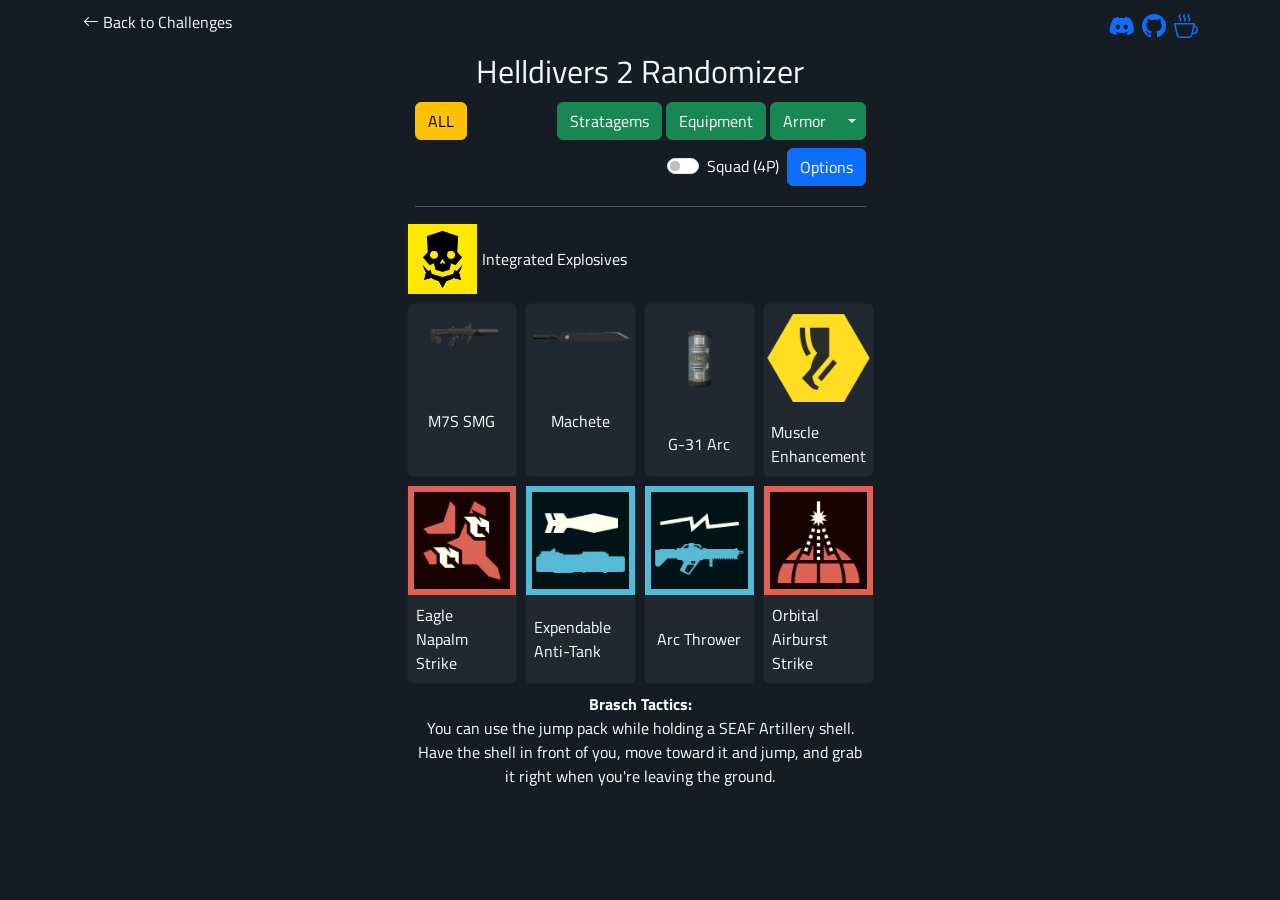
==== randomizer/index.html @ 1b782d1f "Initial commit: randomizer with squad mode (4-player team rolls)" ====
<!doctype html>
<html id="html" lang="en">
  <head>
    <meta charset="UTF-8" />
    <meta name="viewport" content="width=device-width, initial-scale=1" />
    <meta http-equiv="X-UA-Compatible" content="ie=edge" />
    <link
      href="https://cdn.jsdelivr.net/npm/bootstrap@5.1.3/dist/css/bootstrap.min.css"
      rel="stylesheet"
      integrity="sha384-1BmE4kWBq78iYhFldvKuhfTAU6auU8tT94WrHftjDbrCEXSU1oBoqyl2QvZ6jIW3"
      crossorigin="anonymous"
    />

    <link rel="stylesheet" type="text/css" href="../css/custom.css" />
    <link
      rel="shortcut icon"
      type="image/png"
      href="../images/dressing/ministryOfTruthIcon.png"
    />
    <link rel="preconnect" href="https://fonts.googleapis.com" />
    <link rel="preconnect" href="https://fonts.gstatic.com" crossorigin />
    <link
      href="https://fonts.googleapis.com/css2?family=Titillium+Web:ital,wght@0,200;0,300;0,400;0,600;0,700;0,900;1,200;1,300;1,400;1,600;1,700&display=swap"
      rel="stylesheet"
    />

    <link
      rel="stylesheet"
      href="https://cdn.jsdelivr.net/npm/bootstrap-icons@1.10.5/font/bootstrap-icons.css"
    />
    <meta
      name="description"
      content="Prove that you have the Strength and the Courage to dispense freedom with Super Earth's surplus arsenal!"
    />
    <title>Helldivers 2: Randomizer</title>
    <!-- Google tag (gtag.js) -->
    <script
      async
      src="https://www.googletagmanager.com/gtag/js?id=G-BFREXT7F48"
    ></script>
    <script>
      window.dataLayer = window.dataLayer || [];
      function gtag() {
        dataLayer.push(arguments);
      }
      gtag("js", new Date());

      gtag("config", "G-BFREXT7F48");
    </script>
  </head>
  <body>
    <div class="container mb-5">
      <div class="row d-flex justify-content-center">
        <div class="col-sm-12 col-lg-8 d-flex justify-content-center"></div>
      </div>
      <!-- HEADER -->
      <div class="row d-flex justify-content-center mt-2">
        <div class="d-flex col-6 justify-content-start px-0">
          <a href="../index.html">
            <button class="btn text-light text-start py-0" type="button">
              <i class="bi bi-arrow-left"></i>
              Back to Challenges
            </button>
          </a>
        </div>
        <div class="d-flex col-6 justify-content-end">
          <a target="_blank" href="https://discord.gg/nphn3YpqvY">
            <i class="socialIcons bi bi-discord"></i>
          </a>
          <a
            class="mx-2"
            target="_blank"
            href="https://github.com/Selenestica/hd2-random-strat"
          >
            <i class="socialIcons bi bi-github"></i>
          </a>
          <a target="_blank" href="https://buymeacoffee.com/breakfasttaco">
            <i class="socialIcons bi bi-cup-hot"></i>
          </a>
        </div>
      </div>
      <div class="row d-flex justify-content-center mt-2">
        <div class="d-flex col justify-content-center align-items-center">
          <h2
            class="text-light my-0 d-flex align-items-center cursorPointer"
            data-bs-toggle="modal"
            data-bs-target="#infoModal"
          >
            Helldivers 2 Randomizer
          </h2>
          <!-- <button
            class="btn pt-0"
            type="button"
            data-bs-toggle="modal"
            data-bs-target="#chinaModal"
          >
            <img
              class="img-fluid"
              style="max-width: 20px"
              src="../images/iconSVGs/china.svg"
            />
          </button> -->
        </div>
      </div>

      <!-- MAIN BODY -->
      <div class="row d-flex justify-content-center pt-2">
        <div class="col-sm-12 col-md-8 col-lg-5" id="loadoutColumn">
          <div class="row d-flex justify-content-between">
            <div class="col d-flex justify-content-start">
              <button
                class="btn btn-warning my-1"
                type="button"
                onclick="randomizeAll()"
              >
                <span id="allRandomText"> ALL </span>
                <span id="allRandomIcon">
                  <i class="bi bi-arrow-repeat"></i>
                </span>
              </button>
            </div>
            <div class="col d-flex justify-content-start my-1">
              <div>
                <div class="btn-group">
                  <button
                    class="btn btn-success"
                    onclick="rollStratagems()"
                    type="button"
                    id="rollStratsButton"
                  >
                    <span id="stratText"> Stratagems </span>
                    <span id="stratIcon">
                      <img
                        class="img-fluid"
                        style="max-width: 25px"
                        src="../images/iconSVGs/missile.svg"
                    /></span>
                  </button>
                </div>
              </div>
              <div class="mx-1">
                <button
                  id="rollEquipmentButton"
                  type="button"
                  class="btn btn-success"
                  onclick="rollEquipment()"
                >
                  <span id="equipText">Equipment</span>
                  <span id="equipIcon">
                    <img
                      class="img-fluid"
                      style="max-width: 25px"
                      src="../images/iconSVGs/gun.svg"
                  /></span>
                </button>
              </div>
              <div class="btn-group" role="group">
                <div class="btn-group">
                  <button
                    id="rollArmorButton"
                    type="button"
                    class="btn btn-success"
                    onclick="rollArmor()"
                    data-bs-auto-close="outside"
                  >
                    <span id="armorButtonText">Armor</span>
                    <span id="armorButtonIcon">
                      <i class="bi bi-shield-shaded"></i
                    ></span>
                  </button>
                  <button
                    type="button"
                    class="btn btn-success dropdown-toggle dropdown-toggle-split"
                    data-bs-toggle="dropdown"
                    aria-expanded="false"
                    data-bs-auto-close="outside"
                  >
                    <span class="visually-hidden">Toggle Dropdown</span>
                  </button>
                  <ul class="dropdown-menu dropdown-menu-dark">
                    <li>
                      <a
                        class="dropdown-item active"
                        href="#"
                        onclick="setArmorRollType('passive')"
                        id="armorPassiveCheck"
                        >Armor Passive</a
                      >
                    </li>
                    <li>
                      <a
                        class="dropdown-item"
                        href="#"
                        onclick="setArmorRollType('set')"
                        id="armorSetCheck"
                        >Armor Set</a
                      >
                    </li>
                    <li>
                      <a
                        class="dropdown-item"
                        href="#"
                        onclick="setArmorRollType('size')"
                        id="armorSizeCheck"
                        >Armor Size</a
                      >
                    </li>
                  </ul>
                </div>
              </div>
            </div>
            <div class="col d-flex my-1 justify-content-end">
              <div class="form-check form-switch align-self-center mx-2">
                <input
                  class="form-check-input"
                  type="checkbox"
                  role="switch"
                  id="teamModeCheck"
                />
                <label class="form-check-label text-white" for="teamModeCheck">
                  Squad (4P)
                </label>
              </div>
              <button
                class="btn btn-primary"
                type="button"
                data-bs-toggle="modal"
                data-bs-target="#optionsModal"
              >
                <i id="optionsIcon" class="bi bi-gear-fill"></i>
                <span id="optionsText"> Options </span>
              </button>
            </div>
          </div>
          <hr class="text-white" />
          <div id="loadoutContainer">
            <div id="loadoutSlots">
              <div
                id="armorContainer"
                class="d-flex row justify-content-start armorContainer"
                data-player="0"
              ></div>
              <div
                id="equipmentContainer"
                class="row pt-2 d-flex justify-content-center equipmentContainer"
                data-player="0"
              ></div>
              <div
                id="stratagemsContainer"
                class="row pt-2 d-flex justify-content-center stratagemsContainer"
                data-player="0"
              ></div>
            </div>
            <div
              id="proTipsContainer"
              class="row pt-2 d-flex justify-content-center text-center"
            >
              <b
                id="braschTacticsText"
                onclick="changeBraschTacticsText()"
                class="text-white"
                >Brasch Tactics:</b
              ><span class="text-white" id="proTipsText"></span>
            </div>
          </div>
        </div>
      </div>
    </div>

    <!-- OPTIONS MODAL -->
    <div
      class="modal fade"
      id="optionsModal"
      tabindex="-1"
      aria-labelledby="optionsModalLabel"
      aria-hidden="true"
    >
      <div class="modal-dialog modal-dialog-scrollable">
        <div class="modal-content bg-grey">
          <div class="modal-header">
            <h5 class="modal-title text-light" id="optionsModalLabel">
              Options
            </h5>
          </div>
          <div class="modal-body">
            <div class="mb-3" id="warbondsChecklistContainer"></div>
            <div id="randomizerOptionsChecksContainer">
              <div class="d-flex row my-2">
                <h5 class="text-white">Randomizer Settings</h5>
                <div>
                  <div class="form-check">
                    <input
                      class="form-check-input optionalCheckbox"
                      type="checkbox"
                      value=""
                      id="oneSupportCheck"
                    />
                    <label
                      class="form-check-label text-white"
                      for="oneSupportCheck"
                    >
                      Only roll one support weapon
                    </label>
                  </div>
                  <div class="form-check">
                    <input
                      class="form-check-input optionalCheckbox"
                      type="checkbox"
                      value=""
                      id="oneBackpackCheck"
                    />
                    <label
                      class="form-check-label text-white"
                      for="oneBackpackCheck"
                    >
                      Only roll one backpack
                    </label>
                  </div>
                  <div class="form-check">
                    <input
                      class="form-check-input optionalCheckbox"
                      type="checkbox"
                      value=""
                      id="oneSupportPerPlayerCheck"
                    />
                    <label
                      class="form-check-label text-white"
                      for="oneSupportPerPlayerCheck"
                    >
                      Only roll one support weapon per player (Squad mode)
                    </label>
                  </div>
                  <div class="form-check">
                    <input
                      class="form-check-input optionalCheckbox"
                      type="checkbox"
                      value=""
                      id="oneBackpackPerPlayerCheck"
                    />
                    <label
                      class="form-check-label text-white"
                      for="oneBackpackPerPlayerCheck"
                    >
                      Only roll one backpack per player (Squad mode)
                    </label>
                  </div>
                  <div class="form-check">
                    <input
                      class="form-check-input optionalCheckbox"
                      type="checkbox"
                      value=""
                      id="alwaysSupportCheck"
                    />
                    <label
                      class="form-check-label text-white"
                      for="alwaysSupportCheck"
                    >
                      Always roll a support weapon
                    </label>
                  </div>
                  <div class="form-check">
                    <input
                      class="form-check-input optionalCheckbox"
                      type="checkbox"
                      value=""
                      id="alwaysBackpackCheck"
                    />
                    <label
                      class="form-check-label text-white"
                      for="alwaysBackpackCheck"
                    >
                      Always roll a backpack
                    </label>
                  </div>
                </div>
              </div>
              <div class="d-flex row" id="eaglesAndOrbitalsOptions">
                <div class="col">
                  <h5 class="text-white my-2">Eagles</h5>
                  <div>
                    <div class="form-check">
                      <input
                        class="form-check-input"
                        type="radio"
                        name="Eagle"
                        id="onlyEaglesRadio"
                        value="onlyEagles"
                      />
                      <label
                        class="text-white form-check-label"
                        for="onlyEaglesRadio"
                      >
                        Only Eagles
                      </label>
                    </div>
                    <div class="form-check">
                      <input
                        class="form-check-input"
                        type="radio"
                        name="Eagle"
                        id="noEaglesRadio"
                        value="noEagles"
                      />
                      <label
                        class="text-white form-check-label"
                        for="noEaglesRadio"
                      >
                        No Eagles
                      </label>
                    </div>
                    <div class="form-check">
                      <input
                        class="form-check-input"
                        type="radio"
                        name="Eagle"
                        id="defaultEaglesRadio"
                        value="defaultEagles"
                        checked
                      />
                      <label
                        class="text-white form-check-label"
                        for="defaultEaglesRadio"
                      >
                        Default
                      </label>
                    </div>
                  </div>
                </div>
                <div class="col">
                  <h5 class="text-white my-2">Orbitals</h5>
                  <div>
                    <div class="form-check">
                      <input
                        class="form-check-input"
                        type="radio"
                        name="Orbital"
                        id="onlyOrbitalsRadio"
                        value="onlyOrbital"
                      />
                      <label
                        class="text-white form-check-label"
                        for="onlyOrbitalsRadio"
                      >
                        Only Orbitals
                      </label>
                    </div>
                    <div class="form-check">
                      <input
                        class="form-check-input"
                        type="radio"
                        name="Orbital"
                        id="noOrbitalsRadio"
                        value="noOrbitals"
                      />
                      <label
                        class="text-white form-check-label"
                        for="noOrbitalsRadio"
                      >
                        No Orbitals
                      </label>
                    </div>
                    <div class="form-check">
                      <input
                        class="form-check-input"
                        type="radio"
                        name="Orbital"
                        id="defaultOrbitalsRadio"
                        value="defaultOrbitals"
                        checked
                      />
                      <label
                        class="text-white form-check-label"
                        for="defaultOrbitalsRadio"
                      >
                        Default
                      </label>
                    </div>
                  </div>
                </div>
              </div>
              <div class="d-flex row" id="defenseAndSupplyOptions">
                <div class="col">
                  <h5 class="text-white my-2">Defense</h5>
                  <div>
                    <div class="form-check">
                      <input
                        class="form-check-input"
                        type="radio"
                        name="Defense"
                        id="onlyDefenseRadio"
                        value="onlyOrbital"
                      />
                      <label
                        class="text-white form-check-label"
                        for="onlyDefenseRadio"
                      >
                        Only Defense
                      </label>
                    </div>
                    <div class="form-check">
                      <input
                        class="form-check-input"
                        type="radio"
                        name="Defense"
                        id="noDefenseRadio"
                        value="noOrbitals"
                      />
                      <label
                        class="text-white form-check-label"
                        for="noDefenseRadio"
                      >
                        No Defense
                      </label>
                    </div>
                    <div class="form-check">
                      <input
                        class="form-check-input"
                        type="radio"
                        name="Defense"
                        id="defaultDefenseRadio"
                        value="defaultOrbitals"
                        checked
                      />
                      <label
                        class="text-white form-check-label"
                        for="defaultDefenseRadio"
                      >
                        Default
                      </label>
                    </div>
                  </div>
                </div>
                <div class="col">
                  <h5 class="text-white my-2">Supply</h5>
                  <div>
                    <div class="form-check">
                      <input
                        class="form-check-input"
                        type="radio"
                        name="Supply"
                        id="onlySupplyRadio"
                        value="onlyOrbital"
                      />
                      <label
                        class="text-white form-check-label"
                        for="onlySupplyRadio"
                      >
                        Only Supply
                      </label>
                    </div>
                    <div class="form-check">
                      <input
                        class="form-check-input"
                        type="radio"
                        name="Supply"
                        id="noSupplyRadio"
                        value="noOrbitals"
                      />
                      <label
                        class="text-white form-check-label"
                        for="noSupplyRadio"
                      >
                        No Supply
                      </label>
                    </div>
                    <div class="form-check">
                      <input
                        class="form-check-input"
                        type="radio"
                        name="Supply"
                        id="defaultSupplyRadio"
                        value="defaultOrbitals"
                        checked
                      />
                      <label
                        class="text-white form-check-label"
                        for="defaultSupplyRadio"
                      >
                        Default
                      </label>
                    </div>
                  </div>
                </div>
              </div>
            </div>
          </div>
          <div class="modal-footer">
            <button
              type="button"
              class="btn btn-secondary"
              data-bs-dismiss="modal"
            >
              Close
            </button>
          </div>
        </div>
      </div>
    </div>

    <!-- INFO MODAL -->
    <div
      class="modal fade"
      id="infoModal"
      tabindex="-1"
      aria-labelledby="infoModalLabel"
      aria-hidden="true"
    >
      <div class="modal-dialog modal-dialog-scrollable">
        <div class="modal-content bg-grey">
          <div class="modal-header">
            <h5 class="modal-title text-light" id="infoModalLabel">Info</h5>
          </div>
          <div class="modal-body">
            <div class="accordion-item bg-none">
              <h2 class="accordion-header">
                <button
                  class="accordion-button collapsed text-light"
                  type="button"
                  data-bs-toggle="collapse"
                  data-bs-target="#faqAccordion"
                  aria-expanded="false"
                  aria-controls="faqAccordion"
                >
                  FAQs
                </button>
              </h2>
              <div
                id="faqAccordion"
                class="accordion-collapse collapse p-3"
                aria-labelledby="Rules"
                data-bs-parent="#rulesAndInfoAccordion"
              >
                <ul class="modalAccordionList">
                  <li class="text-white">
                    <b>Q: Who is this app for?</b>
                    <p>
                      A: This web app was made for Helldivers who are looking
                      for a fun way to spice up their dives.
                    </p>
                  </li>
                  <li class="text-white">
                    <b
                      >Q: What if I don't have some of the items in a
                      warbond/the superstore/from the Pre-Order Bonus?</b
                    >
                    <p>
                      A: You can toggle these items off in the Options menu. If
                      you don't have the items, you won't roll them.
                    </p>
                  </li>
                  <li class="text-white">
                    <b
                      >Q: What if I don't want to bring multiple support
                      weapon/backpack stratagems?</b
                    >
                    <p>
                      A: In the Options menu, in the Randomizer Settings tab,
                      you will be able to customize the randomizer.
                    </p>
                  </li>
                  <li class="text-white">
                    <b>Q: Can I randomize a loadout for my whole squad?</b>
                    <p>
                      A: Yes! Flip the "Squad (4P)" switch to roll four full
                      loadouts at once. The randomizer rules then apply across
                      the whole team instead of within a single loadout: "always
                      roll a support weapon" guarantees one support weapon per
                      Helldiver, "only roll one support weapon" allows just one
                      for the entire squad, exosuits and FRVs are limited to one
                      per team, and no stratagem is duplicated between
                      teammates. Boosters are always unique per squad, just like
                      in-game. There are also squad-only options to limit each
                      individual Helldiver to one support weapon or one
                      backpack.
                    </p>
                  </li>
                  <li class="text-white">
                    <b
                      >Q: What if I roll a booster, but a teammate has already
                      chosen it?</b
                    >
                    <p>
                      A: You can reroll just the booster by clicking on the
                      booster icon. Or, feel free to choose a different booster
                      than the one you have rolled. I don't make the rules, I
                      just make the tools!
                    </p>
                  </li>
                  <li class="text-white">
                    <b>Q: Why don't you run ads on this site?</b>
                    <p>
                      A: The intention behind making this site was to provide
                      maximum value to Helldivers everywhere. The majority of my
                      code is browser-based, and I only pay out-of-pocket for
                      the domain, build time, and hosting (I use AWS). Costs are
                      relatively small, but if you would like to reward me for
                      my efforts, feel free to buy me a coffee using the link at
                      the top of the page!
                    </p>
                  </li>
                  <li class="text-white">
                    <b>Q: Can I contribute with time instead of money?</b>
                    <p>
                      A: Please! Feel free to join the discord and hit me up if
                      you have any ideas/suggestions, or run into any bugs. If
                      you're a coder, I can definitely use your help with
                      upcoming features.
                    </p>
                  </li>
                </ul>
              </div>
            </div>
            <div class="accordion-item bg-none">
              <h2 class="accordion-header">
                <button
                  class="accordion-button collapsed text-light"
                  type="button"
                  data-bs-toggle="collapse"
                  data-bs-target="#creditAccordion"
                  aria-expanded="false"
                  aria-controls="creditAccordion"
                >
                  Credits
                </button>
              </h2>
              <div
                id="creditAccordion"
                class="accordion-collapse collapse p-3"
                aria-labelledby="Rules"
                data-bs-parent="#rulesAndInfoAccordion"
              >
                <ul class="modalAccordionList">
                  <li class="text-white">
                    Huge thanks to u/TylerJohnsonDaGOAT for writing up the
                    attributes for stratagems and equipment, and for letting me
                    bounce ideas off of them. Tons of drudgery was avoided
                    because of their contributions. Thanks!
                  </li>
                  <li class="text-white">
                    I came across this idea while browsing Reddit. After a quick
                    Google search, I found that
                    <a href="https://hd2random.com/"
                      >someone had already made a web app for this challenge</a
                    >
                    (very cool). However, I had my own ideas regarding layout,
                    more features, etc, and so here we are!
                  </li>
                  <li class="text-white">
                    Would you like to contribute? If you're code savvy, I could
                    use some help with colors and fonts, as well as upcoming
                    features. Feel free to email me at
                    joebenwilson.dev@gmail.com with any feedback/suggestions, or
                    submit a PR on
                    <a href="https://github.com/Selenestica/hd2-random-strat"
                      >GitHub</a
                    >.
                  </li>
                </ul>
              </div>
            </div>
          </div>
          <div class="modal-footer">
            <button
              type="button"
              class="btn btn-secondary"
              data-bs-dismiss="modal"
            >
              Close
            </button>
          </div>
        </div>
      </div>
    </div>

    <!-- CHINA MODAL -->
    <div
      class="modal fade"
      id="chinaModal"
      tabindex="-1"
      aria-labelledby="chinaModalLabel"
      aria-hidden="true"
    >
      <div class="modal-dialog modal-dialog-scrollable">
        <div class="modal-content bg-grey">
          <div class="modal-header">
            <h5 class="modal-title text-light" id="chinaModalLabel">您好!</h5>
          </div>
          <div class="modal-body">
            <p class="text-white">
              您好！感谢您访问我的网站。虽然我并不是专门为中国用户创建这个网站，但我非常高兴看到有这么多中国玩家使用它。如果您有任何问题或建议，欢迎随时通过电子邮件与我联系，或者在
              GitHub 上创建一个 issue：joebenwilson.dev@gmail.com 或
              <a
                target="_blank"
                href="https://github.com/Selenestica/hd2-random-strat"
                >GitHub</a
              >。 感谢您的访问！为了民主！
            </p>
          </div>
          <div class="modal-footer">
            <button
              type="button"
              class="btn btn-secondary"
              data-bs-dismiss="modal"
            >
              Close
            </button>
          </div>
        </div>
      </div>
    </div>
  </body>

  <script
    src="https://cdn.jsdelivr.net/npm/bootstrap@5.1.3/dist/js/bootstrap.bundle.min.js"
    integrity="sha384-ka7Sk0Gln4gmtz2MlQnikT1wXgYsOg+OMhuP+IlRH9sENBO0LRn5q+8nbTov4+1p"
    crossorigin="anonymous"
  ></script>

  <script src="../js/constants/primaries.js"></script>
  <script src="../js/constants/secondaries.js"></script>
  <script src="../js/constants/boosters.js"></script>
  <script src="../js/constants/throwables.js"></script>
  <script src="../js/constants/stratagems.js"></script>
  <script src="../js/constants/armorsets.js"></script>
  <script src="../js/constants/armorsizes.js"></script>
  <script src="../js/constants/armorpassives.js"></script>
  <script src="../js/constants/protips.js"></script>
  <script src="../js/components/genWarbondCheckboxes.js"></script>
  <script src="../js/components/armorSettings.js"></script>
  <script src="../js/randomizer.js"></script>
</html>
---- css/custom.css ----
body {
  background-color: #151c24;
  font-family: "Titillium Web", sans-serif;
}

.bg-default {
  background-color: #151c24;
}

#partCategoriesContainer {
  width: 100%;
}
/* 151c24
#212830 
border 3c434d
*/

.accordion-button.collapsed::after {
  background-image: url("data:image/svg+xml,%3csvg xmlns='http://www.w3.org/2000/svg' viewBox='0 0 16 16' fill='%23fff'%3e%3cpath fill-rule='evenodd' d='M1.646 4.646a.5.5 0 0 1 .708 0L8 10.293l5.646-5.647a.5.5 0 0 1 .708.708l-6 6a.5.5 0 0 1-.708 0l-6-6a.5.5 0 0 1 0-.708z'/%3e%3c/svg%3e");
}

.accordion-button:not(.collapsed)::after {
  background-image: url("data:image/svg+xml,%3csvg xmlns='http://www.w3.org/2000/svg' viewBox='0 0 16 16' fill='%23fff'%3e%3cpath fill-rule='evenodd' d='M1.646 4.646a.5.5 0 0 1 .708 0L8 10.293l5.646-5.647a.5.5 0 0 1 .708.708l-6 6a.5.5 0 0 1-.708 0l-6-6a.5.5 0 0 1 0-.708z'/%3e%3c/svg%3e");
}

.accordion-button.collapsed {
  background-color: #151c24;
}

.accordion-button:not(.collapsed) {
  background-color: #151c24;
}

.bg-grey {
  background-color: #151c24;
}

.accordion-collapse {
  background-color: #151c24;
}

.outline-light {
  border: 0.5px solid white !important;
}

.bg-none {
  background-color: rgba(0, 0, 0, 0) !important;
}

.cursor-pointer {
  cursor: pointer;
}
.itemNameContainer {
  display: flex;
  justify-content: center;
}

.itemNameContainer > p {
  margin-bottom: 0rem !important;
}

.stratagemImage {
  height: 3rem;
}

#motImage {
  width: 25%;
}

.itemCards {
  background-color: #212830;
  width: 100%;
  cursor: pointer;
}

.soItemCards {
  background-color: #212830;
  padding: 0rem;
}

.pcItemCards {
  background-color: #212830;
  padding: 0rem;
}

.pcItemCards > div {
  text-align: center;
}

.pcItemCards:hover {
  transform: scale(1.2);
  transition: transform 0.3s ease;
  z-index: 1;
  border: 1px solid yellow;
}

.armorLabCards {
  background-color: #212830;
}

.pcNoHoverItemCards {
  background-color: #212830;
  padding: 0rem;
}

.pcNoHoverItemCards > div {
  text-align: center;
}

.specialistCards {
  cursor: pointer;
  background-color: #212830;
}

.tgSpecialistCards:hover,
.challengeCards:hover,
.pcNoHoverItemCards:hover,
.itemCards:hover,
.specialistCards:hover {
  border: 1px solid yellow;
}

.tgSpecialistCards {
  background-color: #212830;
}

.pcModalItemCards {
  cursor: pointer;
}

.pcItemCardText {
  font-size: 0.75rem;
}

@media only screen and (max-width: 767px) {
  #bbMissionFailedText,
  #bbMissionCompleteText,
  #bbLoadoutText,
  #bbShopText,
  #bbTypeText,
  #bbPriceText,
  #bbResetText,
  #bbSearchText,
  #superCreditsText,
  #warbondSelectButtonDesktop,
  .responsiveText {
    display: none;
  }

  #bbMissionFailedIcon,
  #bbMissionCompleteIcon,
  #bbLoadoutIcon,
  #bbShopIcon,
  #bbTypeIcon,
  #bbPriceIcon,
  #bbResetIcon,
  #bbSearchIcon,
  #superCreditsIcon,
  #warbondSelectButtonMobile,
  .responsiveIcon {
    display: block;
  }

  #bbShopFilterDiv {
    justify-content: end;
  }
}

@media only screen and (min-width: 768px) {
  #bbMissionFailedText,
  #bbMissionCompleteText,
  #bbLoadoutText,
  #bbShopText,
  #bbTypeText,
  #bbPriceText,
  #bbResetText,
  #bbSearchText,
  #superCreditsText,
  #warbondSelectButtonDesktop,
  .responsiveText {
    display: block;
  }

  #bbMissionFailedIcon,
  #bbMissionCompleteIcon,
  #bbLoadoutIcon,
  #bbShopIcon,
  #bbTypeIcon,
  #bbPriceIcon,
  #bbResetIcon,
  #bbSearchIcon,
  #superCreditsIcon,
  #warbondSelectButtonMobile,
  .responsiveIcon {
    display: none;
  }

  #bbShopFilterDiv {
    justify-content: center;
  }
}

@media only screen and (max-width: 650px) {
  #stratText {
    display: none;
  }
  #allRandomText {
    display: none;
  }
  #equipText {
    display: none;
  }
  #optionsText {
    display: none;
  }
  #armorButtonText {
    display: none;
  }
  .armorSizeLogo {
    font-size: 2rem;
  }
  #armorButtonIcon {
    display: block;
  }
  #stratIcon {
    display: block;
  }
  #allRandomIcon {
    display: block;
  }
  #equipIcon {
    display: block;
  }
  #optionsIcon {
    display: block;
  }
}

@media only screen and (min-width: 651px) {
  #stratText {
    display: block;
  }
  #allRandomText {
    display: block;
  }
  #equipText {
    display: block;
  }
  #optionsText {
    display: block;
  }
  #armorButtonText {
    display: block;
  }
  .armorSizeLogo {
    font-size: 4rem;
  }
  #armorButtonIcon {
    display: none;
  }
  #stratIcon {
    display: none;
  }
  #allRandomIcon {
    display: none;
  }
  #equipIcon {
    display: none;
  }
  #optionsIcon {
    display: none;
  }
}

@media only screen and (max-width: 445px) {
  #changeLogDateText {
    display: none;
  }
}

#armorContainer {
  color: white;
}

.armorLogo {
  margin-top: auto;
  margin-bottom: auto;
}

.shuffle-icon {
  transform: rotateY(180deg);
}

.itemOptionsModalHeaders {
  display: block !important;
}

.acquiredItemsAccordionItem {
  height: 250px;
  overflow-y: overlay;
  overflow-x: hidden;
  scrollbar-color: #fff #212830;
  background-color: #151c24;
}

#downloadPDFButtonDiv {
  display: none;
}

.costBadges {
  font-size: 0.9rem !important;
  top: 5%;
  left: 90%;
  position: absolute;
}

#bbShopItemsContainer {
  overflow-y: auto;
  max-height: 70vh;
  min-height: 20vh;
  display: flex;
  justify-content: center;
}

.bbItemCards {
  cursor: pointer;
  position: relative;
  margin: 0.25rem !important;
}

.no-caret::after {
  display: none !important;
}

#stratagemsContainerBB,
#equipmentContainerBB {
  border: 1px solid rgba(0, 0, 0, 0.125);
}

.emptyItemContainers {
  text-align: center;
  margin: 0.5rem;
  border: 1px solid yellow;
  padding: 0rem;
}

.challengeCards {
  text-decoration: none;
  color: inherit;
  border: none;
  display: flex;
  align-items: center;
}

@keyframes colorCycle {
  0% {
    color: red;
  }
  33% {
    color: cyan;
  }
  66% {
    color: green;
  }
  100% {
    color: red;
  }
}

.color-changer {
  animation: colorCycle 5s infinite;
}

.scrollablePlanetList {
  max-height: 200px;
  overflow-y: auto;
}

.scrollableWarbondsList {
  max-height: 200px;
  overflow-y: auto;
}

.scrollableTierColorsList {
  max-height: 150px;
  overflow-y: auto;
}

#soSavedGameOptionDiv {
  display: flex;
  justify-content: center;
  align-items: center;
}

.pcMandatoryStratagemClass {
  border: 2px solid cyan;
}

@media only screen and (max-width: 767px) {
  .socialIcons {
    font-size: x-large;
  }
}

@media only screen and (min-width: 768px) {
  .socialIcons {
    font-size: x-large;
  }
}

.pointer-events-none {
  pointer-events: none;
}

.pointer-events-auto {
  pointer-events: auto;
}

#tierListContainer {
  display: flex;
  flex-direction: column;
  gap: 2px;
}

.tier {
  display: flex;
  align-items: center;
  background: #151c24;
  padding: 5px;
  border: 2px solid #3c434d;
  min-height: 60px;
}

.tierLabelButton {
  width: 50px;
  margin-right: 5px;
  text-align: center;
  background-color: #151c24 !important;
}

.tierLabel {
  width: 50px;
  font-weight: bold;
  text-align: center;
}

.tierSubLabel {
  font-size: x-small;
}

.tierCategories {
  flex: 1;
  display: flex;
  gap: 2px;
  flex-wrap: wrap;
  min-height: 40px;
  border-left: 2px dashed #3c434d;
  padding-left: 5px;
}

.tierItem {
  cursor: grab;
  user-select: none;
  width: 80px;
  flex: 0 0 auto;
  box-sizing: border-box;
}

#tierButtonPreview {
  background-color: #151c24 !important;
}

#looseItemsContainer {
  margin-top: 2px;
  background: #151c24;
  padding: 2px;
  border: 2px solid #3c434d;
}

.addTierButtonDivs {
  display: flex;
  flex-direction: column;
}

.addTierButtons {
  padding: 3px;
}

.webpIconStyles {
  width: 150px;
  height: 150px;
  object-fit: contain;
}

@media (min-width: 992px) {
  .modal.right-modal .modal-dialog {
    position: fixed;
    right: 0;
    margin: 0;
    height: 100%;
    /* max-width: 400px; or whatever width you prefer */
  }

  .modal.right-modal .modal-content {
    height: 100%;
    border-left: 1px solid rgba(0, 0, 0, 0.1);
    border-radius: 0;
  }

  .svgIconStyles {
    width: 150px;
  }
}

@media (max-width: 768px) {
  .svgIconStyles {
    width: 80px;
  }

  .webpIconStyles {
    width: 80px;
    height: 80px;
  }
}

@media only screen and (min-width: 769px) {
  .svgIconStyles {
    width: 120px;
  }

  .webpIconStyles {
    width: 120px;
    height: 120px;
  }
}

.cursorPointer {
  cursor: pointer;
}

.mediumFontSize {
  font-size: medium;
}

.rmUnlockedItem {
  background-color: #212830;
  cursor: pointer;
}

.rmUnlockedItem:hover {
  transform: scale(1.2);
  transition: transform 0.3s ease;
  z-index: 1;
  border: 1px solid yellow;
}

.rmLockedItem {
  background-color: #212830;
  opacity: 35%;
}

.rerollButton {
  width: 50%;
  position: absolute;
  top: 0px;
  right: 0px;
  display: none;
  z-index: 2;
  padding: 0px 0px;
  border-radius: 100%;
}

.rerollButton:hover {
  filter: drop-shadow(0 0 4px rgba(255, 255, 255, 0.8));
}

.itemCards:hover .rerollButton {
  display: block;
}

@media (hover: none) and (pointer: coarse), (max-width: 768px) {
  .rerollButton {
    display: block !important;
  }
}

#helmetCard {
  clip-path: inset(1px 25px 12px 22px);
}

#armorImg {
  object-fit: cover;
  object-position: center -40px;
  height: 100%;
  width: 100%;
  padding-top: 4rem;
}

.showAllAccordionItemsModalButtons::after {
  display: none !important;
}

/* Squad (4-player) mode */
.playerBlock {
  border-top: 1px solid rgba(255, 255, 255, 0.2);
  margin-top: 0.5rem;
}

.playerBlock:first-child {
  border-top: none;
  margin-top: 0;
}

.playerHeader {
  font-weight: 700;
  letter-spacing: 2px;
  text-transform: uppercase;
}
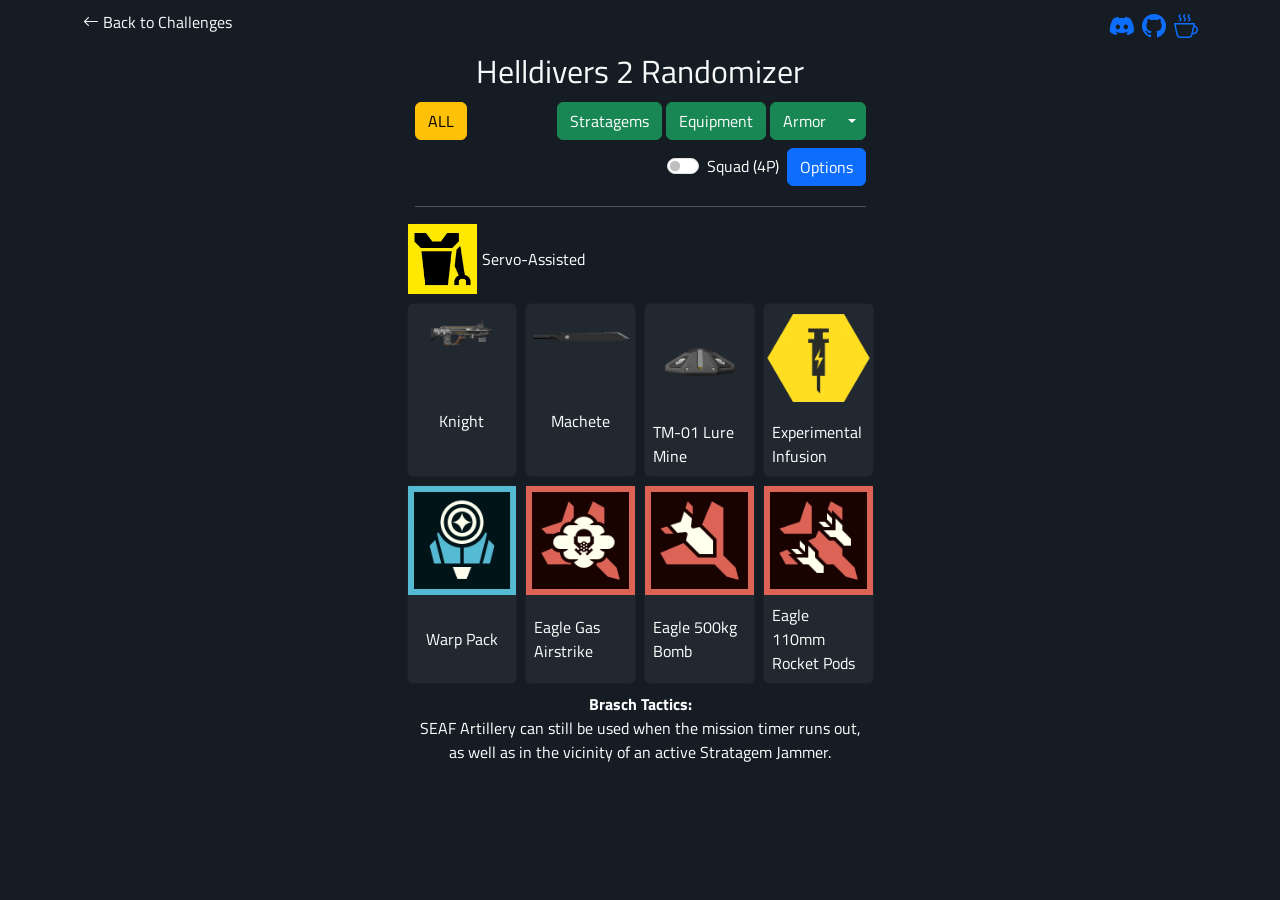
==== commit 6ae06c87: "Squad mode: per-player re-roll (click player header) and per-player warbond exclusions" ====
--- a/randomizer/index.html
+++ b/randomizer/index.html
@@ -284,6 +284,11 @@
           </div>
           <div class="modal-body">
             <div class="mb-3" id="warbondsChecklistContainer"></div>
+            <div
+              class="mb-3"
+              id="squadWarbondsContainer"
+              style="display: none"
+            ></div>
             <div id="randomizerOptionsChecksContainer">
               <div class="d-flex row my-2">
                 <h5 class="text-white">Randomizer Settings</h5>
@@ -671,7 +676,10 @@
                       teammates. Boosters are always unique per squad, just like
                       in-game. There are also squad-only options to limit each
                       individual Helldiver to one support weapon or one
-                      backpack.
+                      backpack. Click a player's name to re-roll just their
+                      loadout, and in the Options menu each Helldiver can
+                      exclude warbonds separately (the shared checklist updates
+                      everyone at once).
                     </p>
                   </li>
                   <li class="text-white">
--- a/css/custom.css
+++ b/css/custom.css
@@ -602,17 +602,31 @@
 
 /* Squad (4-player) mode */
 .playerBlock {
-  border-top: 1px solid rgba(255, 255, 255, 0.2);
-  margin-top: 0.5rem;
-}
-
-.playerBlock:first-child {
-  border-top: none;
-  margin-top: 0;
+  background: rgba(255, 255, 255, 0.05);
+  border: 1px solid rgba(255, 255, 255, 0.15);
+  border-radius: 0.5rem;
+  padding: 0.25rem 0.75rem 0.75rem;
+  margin-bottom: 1rem;
+}
+
+/* Keep nested rows from overhanging the panel border */
+.playerBlock > .row {
+  margin-left: 0;
+  margin-right: 0;
 }
 
 .playerHeader {
   font-weight: 700;
   letter-spacing: 2px;
   text-transform: uppercase;
-}
+  cursor: pointer;
+}
+
+.playerHeader:hover {
+  color: #ffc107;
+}
+
+.playerHeader .bi-arrow-repeat {
+  font-size: 0.85em;
+  opacity: 0.7;
+}
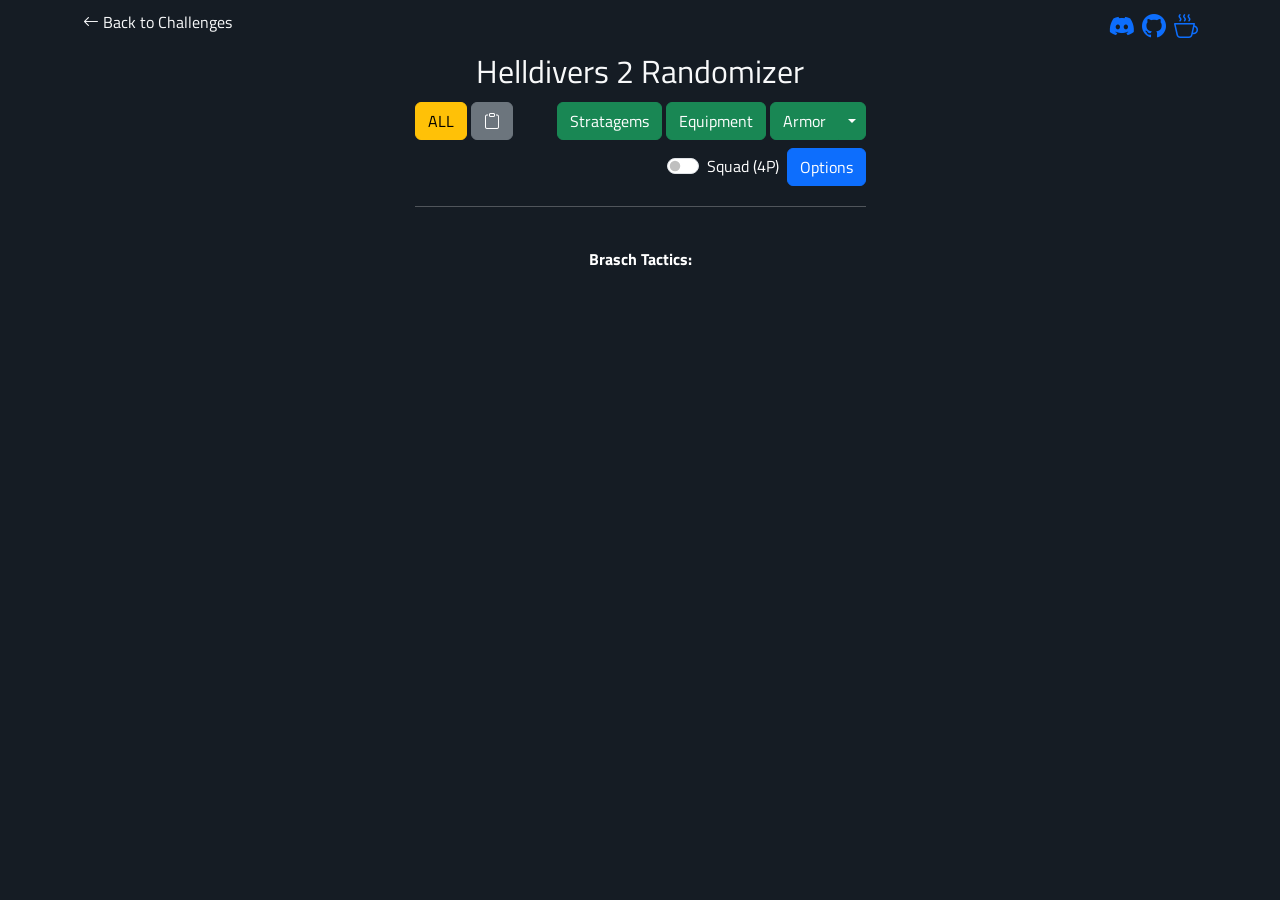
==== commit 0c39ff8e: "Add locks, copy-as-text, presets, seeded rolls + Challenge of the Day, squad roles, and squad equipm" ====
--- a/randomizer/index.html
+++ b/randomizer/index.html
@@ -118,6 +118,15 @@
                   <i class="bi bi-arrow-repeat"></i>
                 </span>
               </button>
+              <button
+                class="btn btn-secondary my-1 ms-1"
+                type="button"
+                id="copyLoadoutButton"
+                onclick="copyLoadoutText()"
+                title="Copy loadout as text"
+              >
+                <i class="bi bi-clipboard"></i>
+              </button>
             </div>
             <div class="col d-flex justify-content-start my-1">
               <div>
@@ -377,6 +386,60 @@
                       Always roll a backpack
                     </label>
                   </div>
+                  <div class="form-check">
+                    <input
+                      class="form-check-input optionalCheckbox"
+                      type="checkbox"
+                      value=""
+                      id="uniqueEquipmentCheck"
+                    />
+                    <label
+                      class="form-check-label text-white"
+                      for="uniqueEquipmentCheck"
+                    >
+                      No duplicate equipment across the squad (Squad mode)
+                    </label>
+                  </div>
+                  <div class="mt-3">
+                    <h5 class="text-white">Presets</h5>
+                    <select class="form-select" id="presetSelect"></select>
+                    <button
+                      class="btn btn-warning btn-sm mt-2"
+                      type="button"
+                      id="applyPresetButton"
+                    >
+                      Apply preset
+                    </button>
+                  </div>
+                  <div class="mt-3">
+                    <h5 class="text-white">Seed</h5>
+                    <div class="input-group input-group-sm">
+                      <input
+                        type="text"
+                        class="form-control"
+                        id="seedInput"
+                        placeholder="Leave empty for fully random rolls"
+                      />
+                      <button
+                        class="btn btn-outline-light"
+                        type="button"
+                        id="clearSeedButton"
+                      >
+                        Clear
+                      </button>
+                    </div>
+                    <button
+                      class="btn btn-warning btn-sm mt-2"
+                      type="button"
+                      id="cotdButton"
+                    >
+                      Roll Challenge of the Day
+                    </button>
+                    <small class="text-white-50 d-block mt-1">
+                      The same seed with the same options and warbonds produces
+                      the same rolls. Challenge of the Day seeds today's date.
+                    </small>
+                  </div>
                 </div>
               </div>
               <div class="d-flex row" id="eaglesAndOrbitalsOptions">
--- a/css/custom.css
+++ b/css/custom.css
@@ -630,3 +630,36 @@
   font-size: 0.85em;
   opacity: 0.7;
 }
+
+/* Item locks */
+.itemCards {
+  position: relative;
+}
+
+.lockButton {
+  position: absolute;
+  top: 2px;
+  right: 2px;
+  z-index: 2;
+  background: rgba(0, 0, 0, 0.55);
+  border: none;
+  color: #fff;
+  border-radius: 0.25rem;
+  font-size: 0.8rem;
+  padding: 0.15rem 0.35rem;
+  line-height: 1;
+}
+
+.lockButton:hover {
+  color: #ffc107;
+}
+
+.lockedCard {
+  outline: 2px solid #ffc107;
+  outline-offset: -2px;
+}
+
+/* Squad role selector */
+.roleSelect {
+  max-width: 140px;
+}
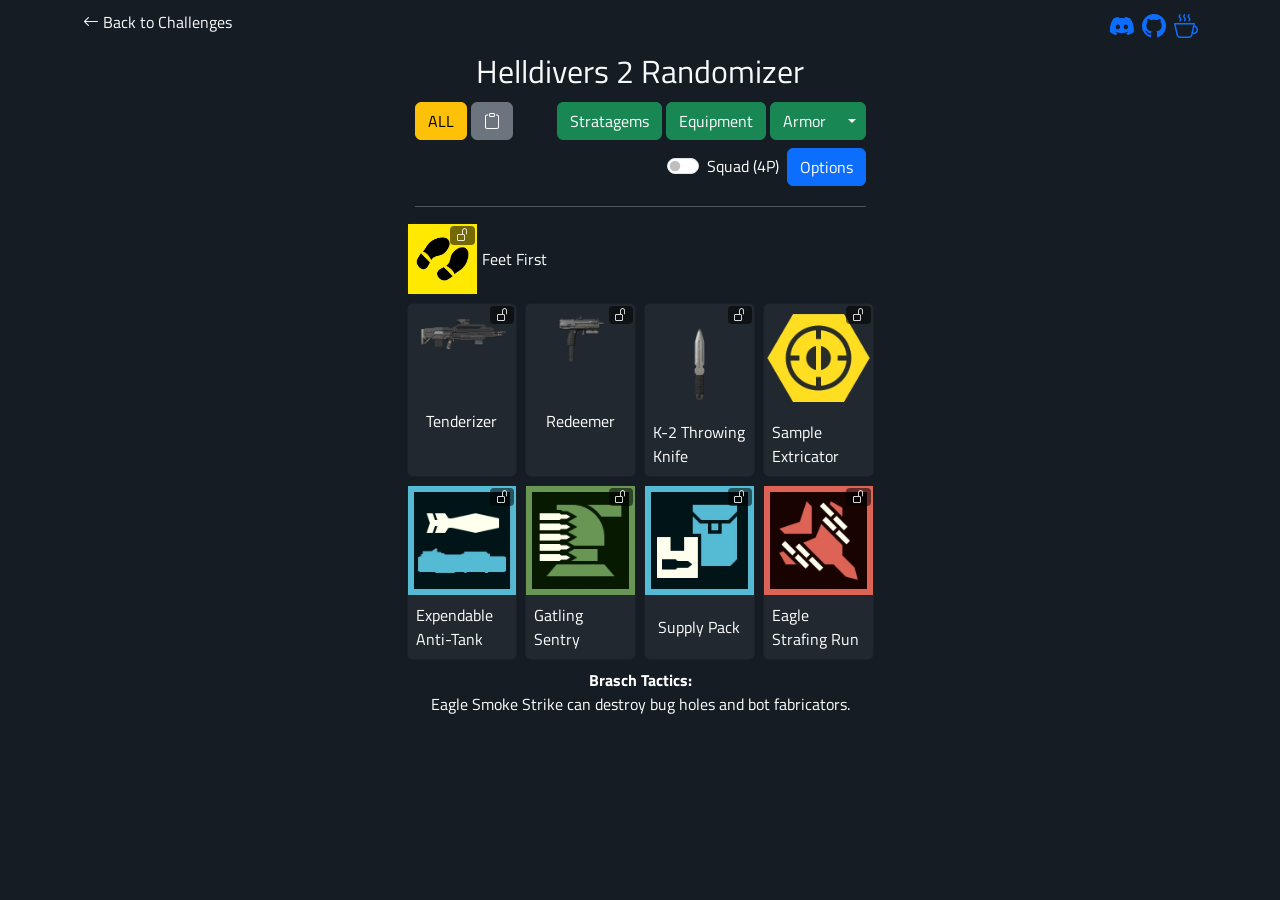
==== commit 2383fb56: "Add Advanced settings toggle: presets, seed, roles, and equipment uniqueness hide unless enabled" ====
--- a/randomizer/index.html
+++ b/randomizer/index.html
@@ -304,6 +304,19 @@
                 <div>
                   <div class="form-check">
                     <input
+                      class="form-check-input"
+                      type="checkbox"
+                      id="advancedSettingsCheck"
+                    />
+                    <label
+                      class="form-check-label text-white"
+                      for="advancedSettingsCheck"
+                    >
+                      Advanced settings
+                    </label>
+                  </div>
+                  <div class="form-check">
+                    <input
                       class="form-check-input optionalCheckbox"
                       type="checkbox"
                       value=""
@@ -400,7 +413,7 @@
                       No duplicate equipment across the squad (Squad mode)
                     </label>
                   </div>
-                  <div class="mt-3">
+                  <div class="mt-3" id="presetBlock">
                     <h5 class="text-white">Presets</h5>
                     <select class="form-select" id="presetSelect"></select>
                     <button
@@ -411,7 +424,7 @@
                       Apply preset
                     </button>
                   </div>
-                  <div class="mt-3">
+                  <div class="mt-3" id="seedBlock">
                     <h5 class="text-white">Seed</h5>
                     <div class="input-group input-group-sm">
                       <input
@@ -428,18 +441,18 @@
                         Clear
                       </button>
                     </div>
-                    <button
-                      class="btn btn-warning btn-sm mt-2"
-                      type="button"
-                      id="cotdButton"
-                    >
-                      Roll Challenge of the Day
-                    </button>
                     <small class="text-white-50 d-block mt-1">
                       The same seed with the same options and warbonds produces
-                      the same rolls. Challenge of the Day seeds today's date.
+                      the same rolls.
                     </small>
                   </div>
+                  <button
+                    class="btn btn-warning btn-sm mt-2"
+                    type="button"
+                    id="cotdButton"
+                  >
+                    Roll Challenge of the Day
+                  </button>
                 </div>
               </div>
               <div class="d-flex row" id="eaglesAndOrbitalsOptions">
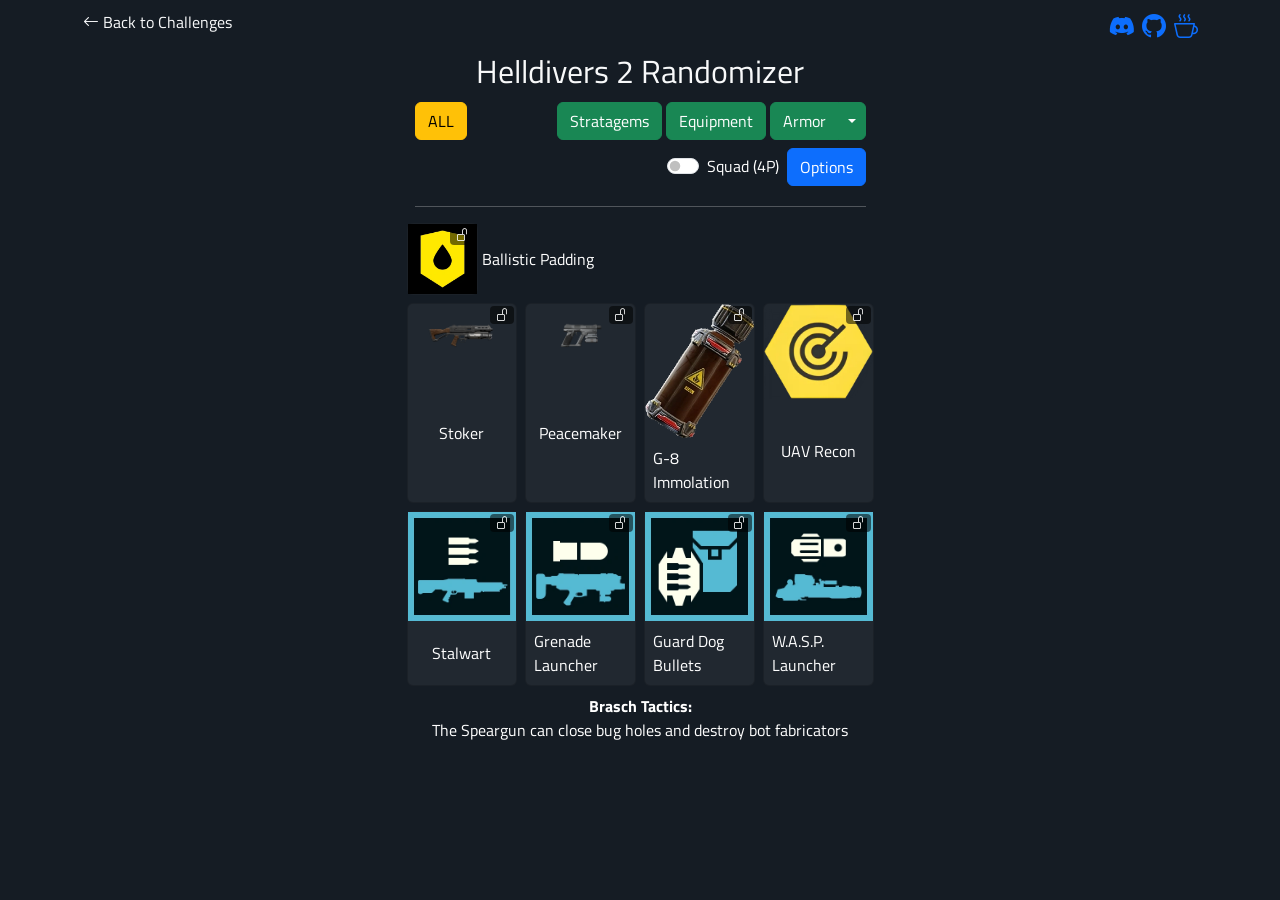
==== commit a0871bb4: "Replace rule presets/seed/roles/equipment-uniqueness with a pre-made loadout picker (Special Ops kit" ====
--- a/randomizer/index.html
+++ b/randomizer/index.html
@@ -118,15 +118,6 @@
                   <i class="bi bi-arrow-repeat"></i>
                 </span>
               </button>
-              <button
-                class="btn btn-secondary my-1 ms-1"
-                type="button"
-                id="copyLoadoutButton"
-                onclick="copyLoadoutText()"
-                title="Copy loadout as text"
-              >
-                <i class="bi bi-clipboard"></i>
-              </button>
             </div>
             <div class="col d-flex justify-content-start my-1">
               <div>
@@ -304,19 +295,6 @@
                 <div>
                   <div class="form-check">
                     <input
-                      class="form-check-input"
-                      type="checkbox"
-                      id="advancedSettingsCheck"
-                    />
-                    <label
-                      class="form-check-label text-white"
-                      for="advancedSettingsCheck"
-                    >
-                      Advanced settings
-                    </label>
-                  </div>
-                  <div class="form-check">
-                    <input
                       class="form-check-input optionalCheckbox"
                       type="checkbox"
                       value=""
@@ -399,60 +377,21 @@
                       Always roll a backpack
                     </label>
                   </div>
-                  <div class="form-check">
-                    <input
-                      class="form-check-input optionalCheckbox"
-                      type="checkbox"
-                      value=""
-                      id="uniqueEquipmentCheck"
-                    />
-                    <label
-                      class="form-check-label text-white"
-                      for="uniqueEquipmentCheck"
-                    >
-                      No duplicate equipment across the squad (Squad mode)
-                    </label>
-                  </div>
-                  <div class="mt-3" id="presetBlock">
-                    <h5 class="text-white">Presets</h5>
-                    <select class="form-select" id="presetSelect"></select>
-                    <button
-                      class="btn btn-warning btn-sm mt-2"
-                      type="button"
-                      id="applyPresetButton"
-                    >
-                      Apply preset
-                    </button>
-                  </div>
-                  <div class="mt-3" id="seedBlock">
-                    <h5 class="text-white">Seed</h5>
-                    <div class="input-group input-group-sm">
-                      <input
-                        type="text"
-                        class="form-control"
-                        id="seedInput"
-                        placeholder="Leave empty for fully random rolls"
-                      />
-                      <button
-                        class="btn btn-outline-light"
-                        type="button"
-                        id="clearSeedButton"
-                      >
-                        Clear
-                      </button>
-                    </div>
-                    <small class="text-white-50 d-block mt-1">
-                      The same seed with the same options and warbonds produces
-                      the same rolls.
-                    </small>
-                  </div>
-                  <button
-                    class="btn btn-warning btn-sm mt-2"
-                    type="button"
-                    id="cotdButton"
-                  >
-                    Roll Challenge of the Day
-                  </button>
+
+                </div>
+              </div>
+              <div class="d-flex row" id="premadeLoadoutOptions">
+                <div class="col">
+                  <h5 class="text-white my-2">Pre-made loadout</h5>
+                  <select class="form-select" id="premadeSelect">
+                    <option value="">Any (fully random)</option>
+                  </select>
+                  <small class="text-white-50 d-block mt-1">
+                    Roll equipment and stratagems from one of the pre-made
+                    specialist kits. Kits with more options than fit are picked
+                    randomly; a kit's own items stay as-is even if they break
+                    other rules.
+                  </small>
                 </div>
               </div>
               <div class="d-flex row" id="eaglesAndOrbitalsOptions">
@@ -909,6 +848,7 @@
   <script src="../js/constants/armorsizes.js"></script>
   <script src="../js/constants/armorpassives.js"></script>
   <script src="../js/constants/protips.js"></script>
+  <script src="../js/constants/premadeloadouts.js"></script>
   <script src="../js/components/genWarbondCheckboxes.js"></script>
   <script src="../js/components/armorSettings.js"></script>
   <script src="../js/randomizer.js"></script>
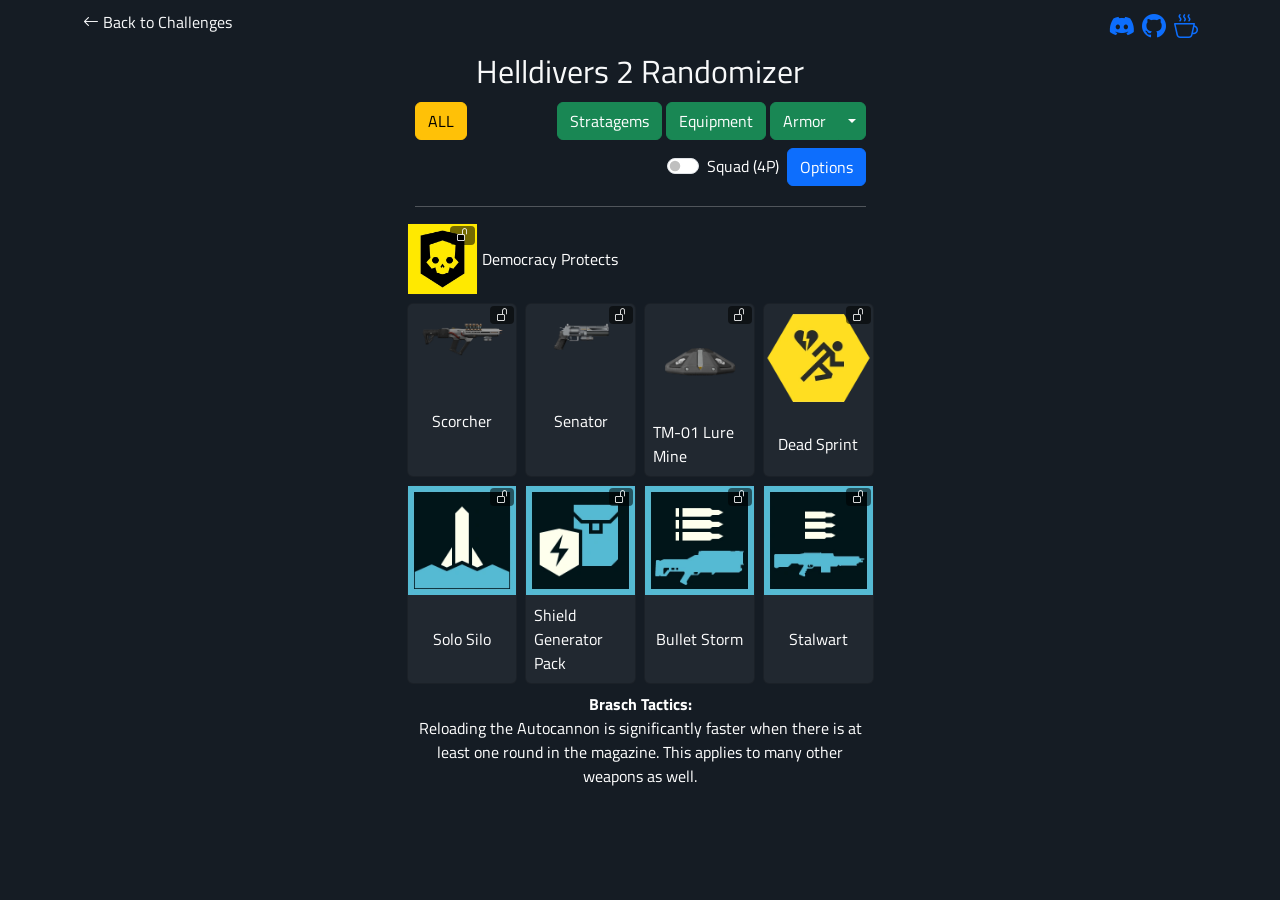
==== commit 869bcc82: "Use Gauntlet builds and reroll individual slots" ====
--- a/randomizer/index.html
+++ b/randomizer/index.html
@@ -382,15 +382,25 @@
               </div>
               <div class="d-flex row" id="premadeLoadoutOptions">
                 <div class="col">
-                  <h5 class="text-white my-2">Pre-made loadout</h5>
-                  <select class="form-select" id="premadeSelect">
-                    <option value="">Any (fully random)</option>
-                  </select>
+                  <h5 class="text-white my-2">Pre-made builds</h5>
+                  <div class="form-check form-switch">
+                    <input
+                      class="form-check-input"
+                      type="checkbox"
+                      role="switch"
+                      id="premadeBuildsCheck"
+                    />
+                    <label
+                      class="form-check-label text-white"
+                      for="premadeBuildsCheck"
+                    >
+                      Use random pre-made builds for each player
+                    </label>
+                  </div>
                   <small class="text-white-50 d-block mt-1">
-                    Roll equipment and stratagems from one of the pre-made
-                    specialist kits. Kits with more options than fit are picked
-                    randomly; a kit's own items stay as-is even if they break
-                    other rules.
+                    When enabled, each player is assigned a random build from
+                    The Gauntlet's specialists. Re-roll ALL or an individual
+                    player to get new builds.
                   </small>
                 </div>
               </div>
@@ -848,6 +858,7 @@
   <script src="../js/constants/armorsizes.js"></script>
   <script src="../js/constants/armorpassives.js"></script>
   <script src="../js/constants/protips.js"></script>
+  <script src="../js/constants/theGauntletSpecialists.js"></script>
   <script src="../js/constants/premadeloadouts.js"></script>
   <script src="../js/components/genWarbondCheckboxes.js"></script>
   <script src="../js/components/armorSettings.js"></script>
